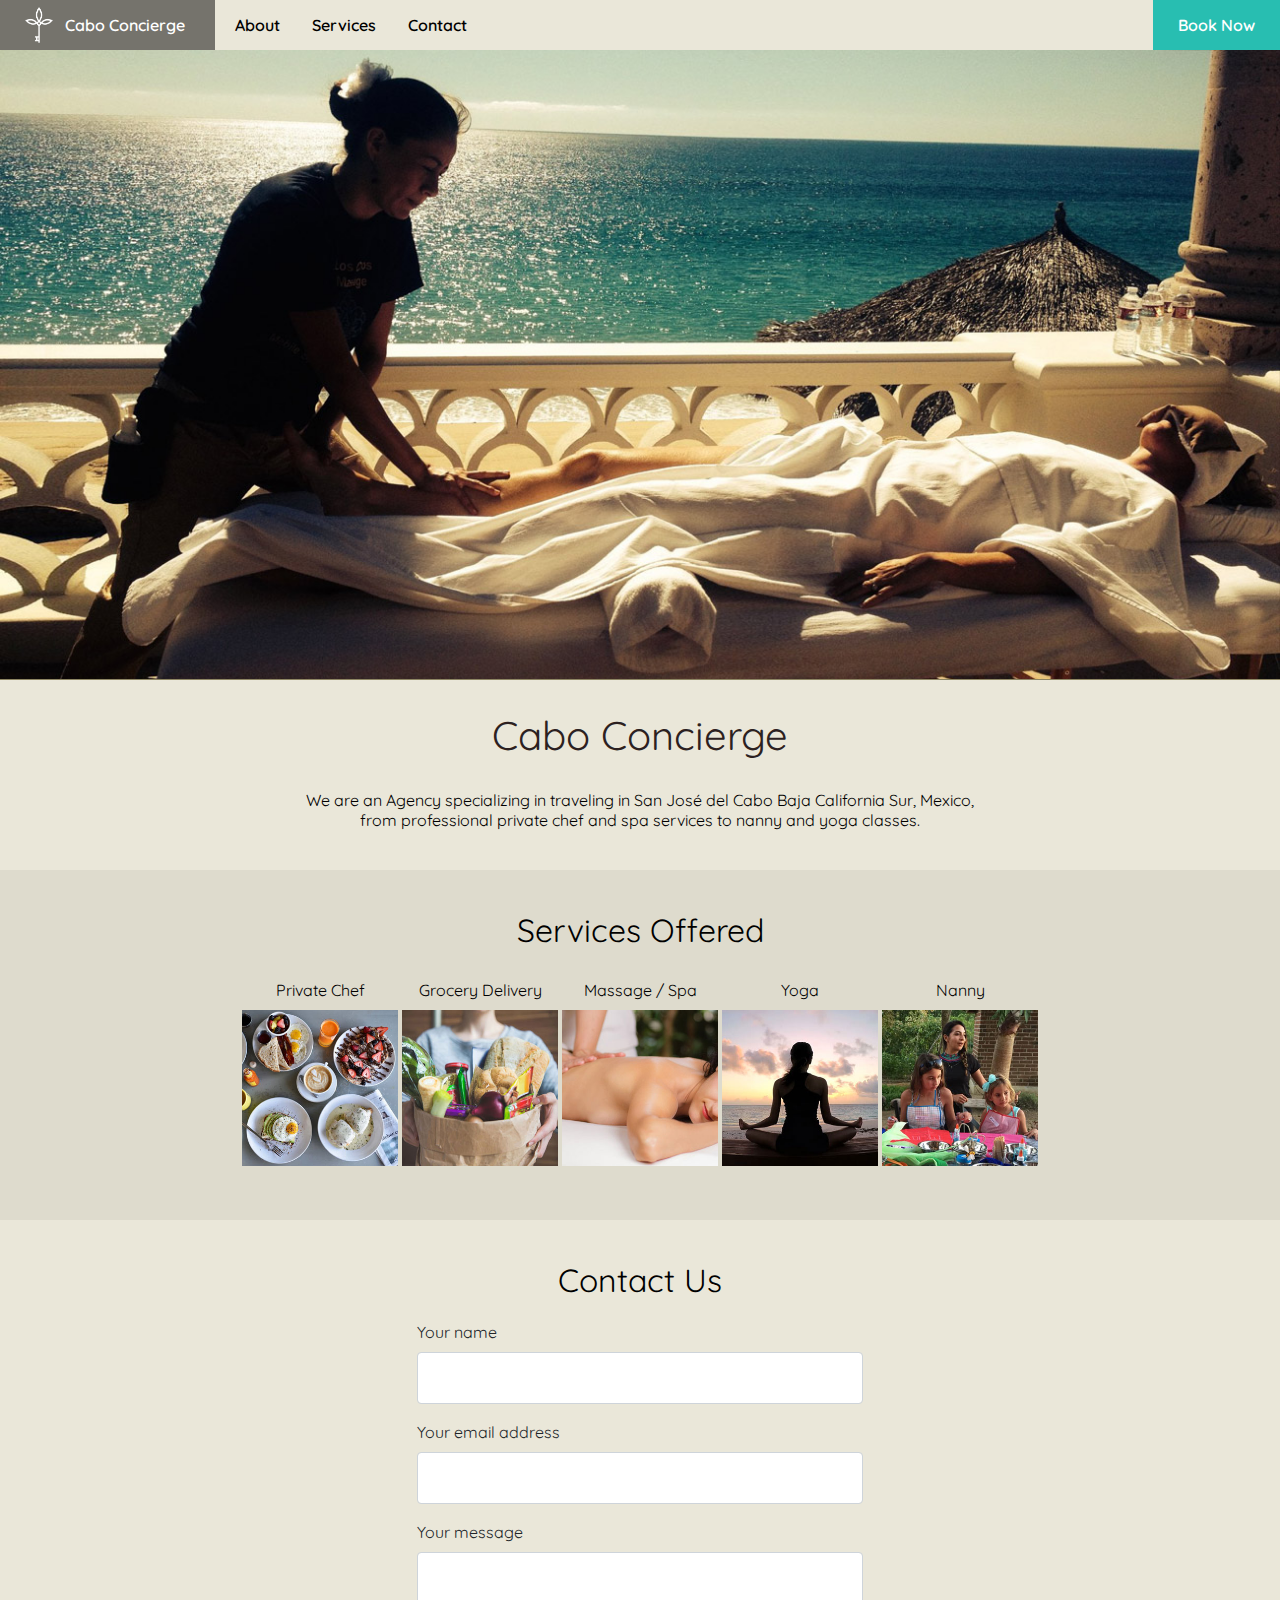
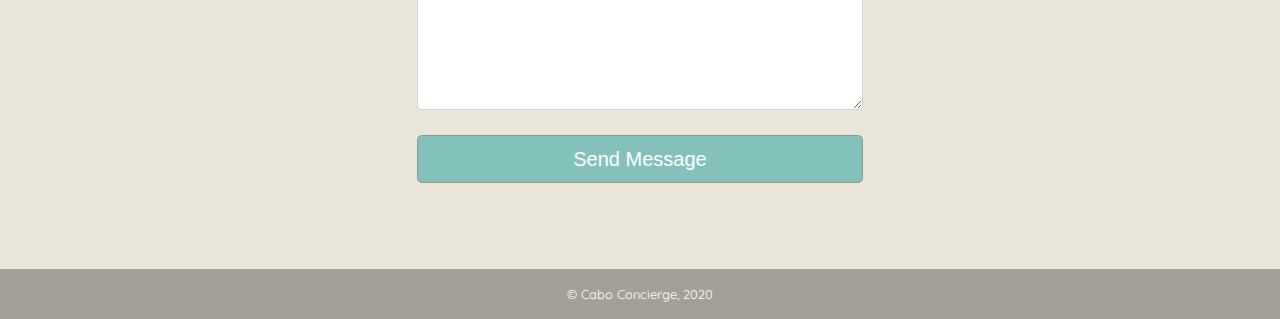
==== index.html @ 9cec9c89 "logo options on display across pages" ====
<!DOCTYPE html>
<html lang="en">
<head>
  <meta charset="UTF-8">
  <meta name="viewport" content="width=device-width, initial-scale=1.0">
  <link rel="stylesheet" href="style.css"/>
  <link rel="preconnect" href="https://fonts.gstatic.com">
  <link rel="stylesheet" href="https://cdnjs.cloudflare.com/ajax/libs/font-awesome/4.7.0/css/font-awesome.min.css">
  <link href="https://fonts.googleapis.com/css2?family=Quicksand:wght@400;500;600;700&display=swap" rel="stylesheet">

  <link rel="prefetch" href="/pics/massage/0s.jpg" as="image" type="image/jpg" media="(max-width: 600px)">
  <link rel="prefetch" href="/pics/chef/0s.jpg" as="image" type="image/jpg" media="(max-width: 600px)">
  <link rel="prefetch" href="/pics/yoga/0s.jpg" as="image" type="image/jpg" media="(max-width: 600px)">
  <link rel="prefetch" href="/pics/nanny/0s.jpg" as="image" type="image/jpg" media="(max-width: 600px)">
  <link rel="prefetch" href="/pics/grocery/0s.jpg" as="image" type="image/jpg" media="(max-width: 600px)">

  <link rel="prefetch" href="/pics/massage/0.jpg" as="image" type="image/jpg" media="(min-width: 601px)">
  <link rel="prefetch" href="/pics/chef/0.jpg" as="image" type="image/jpg" media="(min-width: 601px)">
  <link rel="prefetch" href="/pics/yoga/0.jpg" as="image" type="image/jpg" media="(min-width: 601px)">
  <link rel="prefetch" href="/pics/nanny/0.jpg" as="image" type="image/jpg" media="(min-width: 601px)">
  <link rel="prefetch" href="/pics/grocery/0.jpg" as="image" type="image/jpg" media="(min-width: 601px)">

  <title>Cabo Concierge</title>
</head>
<body>

  <div class="topbar">
    <a href="/"><div class="top-branding"><img src="/pics/cckeylogoblk.png" class="toplogo"/><span class="brandtext">Cabo Concierge</span></div></a>
    <div class="navbar">
      <a href="/about" style="padding-left: 20px">About</a>
      <div class="dropdown">
        <button class="dropbtn">Services 
          <!-- <i class="fa fa-caret-down"></i> -->
        </button>
        <div class="dropdown-content">
          <a href="/private-chef">Private Chef</a>
          <a href="/grocery-delivery/">Grocery Delivery</a>
          <a href="/massage">Massage / Spa</a>
          <a href="/yoga">Yoga</a>
          <a href="/nanny">Nanny</a>
        </div>
      </div> 
      <a href="/contact">Contact</a>
    </div>

    <a href="javascript:void(0);" class="hambBtn" onclick="openHamburger()">
      <i class="fa fa-bars"></i>
    </a>

    <a class="bookBtn" href="/contact">Book Now</a>
  
  </div>
  <div id="hambMenu">
    <a href="/about">About</a>
    <a href="/contact">Contact</a>
    <a href="/contact" class="hambBookBtn">Book Now</a>
    <div class="services-hamb-heading">Services:</div>
    <a href="/private-chef" class="hambService">Private Chef</a>
    <a href="/grocery-delivery/">Grocery Delivery</a>
    <a href="/massage" class="hambService">Massage / Spa</a>
    <a href="/yoga" class="hambService">Yoga</a>
    <a href="/nanny" class="hambService">Nanny</a>
  </div>


  <div class="slider">
    <img class="slidePic anifade" src="pics/home/0.jpg">
    <img class="slidePic anifade" src="pics/home/1.jpg">
    <img class="slidePic anifade" src="pics/home/2.jpg">
    <img class="slidePic anifade" src="pics/home/3.jpg">
    <img class="slidePic anifade" src="pics/home/4.jpg">
    <img class="slidePic anifade" src="pics/home/5.jpg">
    
    <img class="slidePicSm anifade" src="pics/home/0s.jpg">
    <img class="slidePicSm anifade" src="pics/home/1s.jpg">
    <img class="slidePicSm anifade" src="pics/home/2s.jpg">
    <img class="slidePicSm anifade" src="pics/home/3s.jpg">
    <img class="slidePicSm anifade" src="pics/home/4s.jpg">
    <img class="slidePicSm anifade" src="pics/home/5s.jpg">
  </div>


  <div class="main">

    <div class="section">
      <div class="title">Cabo Concierge</div>
      <div class="main-blurb">
        We are an Agency specializing in traveling in San José del Cabo Baja California Sur, Mexico,<br>
        from professional private chef and spa services to nanny and yoga classes.
      </div>
    </div>


    <div class="section mainPageServicesOffered">
      <div class="sub-head">Services Offered</div>
      <div class="services cf">
        <div class="service"><a href="/private-chef">Private Chef<div class="box"><img src="/pics/home/service-squares/private-chef.jpg" /></div></a></div>
        <div class="service"><a href="/grocery-delivery">Grocery Delivery<div class="box"><img src="/pics/home/service-squares/grocery-delivery.jpg" /></div></a></div>
        <div class="service"><a href="/massage">Massage / Spa<div class="box"><img src="/pics/home/service-squares/massage.jpg" /></div></a></div>
        <div class="service"><a href="/yoga">Yoga<div class="box"><img src="/pics/home/service-squares/yoga.jpg" /></div></a></div>
        <div class="service"><a href="/nanny">Nanny<div class="box"><img src="/pics/home/service-squares/nanny.jpg" /></div></a></div>
      </div>
    </div>


    <div class="section homePageContactUs" style="margin-bottom: 20px">
      <div class="sub-head mainPageContactUsHeading">Contact Us</div>

      <div class="fcf-body">
        <div id="fcf-form">
          <form id="fcf-form-id" class="fcf-form-class" method="post" autocomplete="false" action="/contact-form-process.php">

            <div class="fcf-form-group">
              <label for="Name" class="fcf-label">Your name</label>
              <div class="fcf-input-group">
                <input type="text" id="Name" name="Name" class="fcf-form-control" autocomplete="new" required>
              </div>
            </div>
      
            <div class="fcf-form-group">
              <label for="Email" class="fcf-label">Your email address</label>
              <div class="fcf-input-group">
                <input type="email" id="Email" name="Email" class="fcf-form-control" required>
              </div>
            </div>

            <div class="fcf-form-group">
              <label for="Message" class="fcf-label">Your message</label>
              <div class="fcf-input-group">
                <textarea id="Message" name="Message" class="fcf-form-control" rows="6" maxlength="3000" required></textarea>
              </div>
            </div>
      
            <div class="fcf-form-group">
              <button type="submit" id="fcf-button" class="fcf-btn fcf-btn-primary fcf-btn-lg fcf-btn-block">Send Message</button>
            </div>

          </form>
        </div>
      </div>

    </div>

  </div> <!-- /main -->

  <div class="footer"></div>
  
  <script src="/global.js"></script>
  <script src="/picSlider.js" data-page="home"></script>
  
</body>
</html>
---- style.css ----
/* <a href="/">
<div class="top-branding">
  <img src="/pics/logo-justkey.png" class="toplogo"/>
  <div class="brandtext"><div>Cabo</div><div>Concierge</div></div>
</div>
</a> */

* {
    padding: 0;
    margin: 0;
}
html {
    background: #eae7d9;
    font-family: 'Quicksand', sans-serif;
}
a, a:visited {
  color: #000;

}

.brandtext.splitkey {
    position: absolute;
    top: -10.5px;
    left: 53px;
}
.brandtext.splitkey div {
    height: 21.5px;
}
.topbar.splitkey {
    height: 50px;
    line-height: 50px;
    width: 100%;
    min-width: 265px;
}
.top-branding.splitkey {
    float: left;
    background: rgba(0, 0, 0, 0.07);
    padding-left: 30px;
    padding-right: 30px;
    font-weight: 600;
}
.topbar.splitkey img {
    float: left;
    height: 36px;
    margin: 0 0 0 -2px;
    padding: 7px 0;
}


.topbar {
    font-weight: 600;
    height: 50px;
    line-height: 50px;
    width: 100%;
    min-width: 265px;
}
.top-branding {
    float: left;
    background: rgba(0, 0, 0, 0.07);
    padding-left: 30px;
    padding-right: 30px;
    font-weight: 600;
}
.topbar img {
    float: left;
    height: 36px;
    margin: 0 12px 0 -5px; /* was -10 for left */
    padding: 7px 0;
}
a .top-branding {
    text-decoration: none;
    color: black !important
}
.top-branding:hover {
    color: #FFF !important;
    background: rgba(0, 0, 0, 0.5);
}
/* -------- navbar --------- */
.navbar {
    float: left;
    overflow: hidden;
}
.navbar a, a.bookBtn {
    float: left;
    text-align: center;
    height: 50px;
    padding: 0 16px;
    text-decoration: none;
    color: #000;
}
a.bookBtn {
  float: right;
  padding: 0 25px;
  background: rgba(19, 185, 172, 0.9);
  color: white;
}
a.bookBtn:hover {
  background: rgba(0, 0, 0, 0.72);
}
.dropdown {
    float: left;
    overflow: hidden;
}
.dropdown .dropbtn {
    font-weight: 600;
    font-size: inherit;  
    border: none;
    outline: none;
    height: 50px;
    padding: 14px 16px;
    background-color: inherit;
    font-family: inherit;
    margin: 0;
}
.navbar a:hover, .dropdown:hover .dropbtn {
    background-color: rgba(0,0,0,0.5);
    color: white;
}
.dropdown-content {
    display: none;
    position: absolute;
    background-color: #eae7d9;
    border-radius: 0 0 10px 10px;
    min-width: 160px;
    box-shadow: 0px 8px 16px 0px rgba(0,0,0,0.2);
    z-index: 2;
}
.dropdown-content a {
    float: none;
    color: black;
    padding: 0 16px;
    text-decoration: none;
    display: block;
    text-align: left;
}
.dropdown-content a:last-child {
  border-radius: 0 0 10px 10px;
}
.dropdown:hover .dropdown-content {
    display: block;
}


/* .topbar a.hambBtn */
.hambBtn {
    display: none;
    background: #272727;
    float: right;
    height: 50px;
}
.hambBtn i {
    color: white;
    padding: 0 17px;
    line-height: 50px;
}
#hambMenu {
    display: none;
}
#hambMenu a, .services-hamb-heading {
    background: #272727;
    color: white;
    padding: 10px 16px;
    text-decoration: none;
    display: block;
}
#hambMenu a:first-child {
    padding-top: 20px;
}
#hambMenu a:last-child {
    padding-bottom: 20px;
}
.topbar a.hambBtn:hover {
    background: rgba(0, 0, 0, 0.72);
}
.topbar a.hambBtn:hover i {
    color: white;
} 
#hambMenu a:hover {
    background-color: rgba(0,0,0,0.72);
    color: white;
}
.services-hamb-heading {
    color: rgb(151, 151, 151);
}
#hambMenu a.hambBookBtn {
    display: none;
    background: rgba(7, 61, 57, 0.9);
}
#hambMenu a.hambBookBtn:hover {
    background: rgba(13, 110, 104, 0.9);
}
#hambMenu a.hambService {
    padding-left: 32px;
}

/* hide desktop navbar, show hamburger */
@media (max-width: 640px) {
  .navbar {
      display: none;
  }
  .hambBtn {
      display: block;
  }
  .topbar {
      background: rgba(0, 0, 0, 0.07);
  }
  .top-branding {
      background: transparent;
  }
}

/* hide "Book Now" desktop button */
@media (max-width: 410px) {
    .bookBtn {
        display: none;
    }
    #hambMenu a.hambBookBtn {
        display: block;
    }
    .hambBtn {
        background: transparent;
    }
    .hambBtn i {
        color: black;
    }
} 
@media (max-width: 350px) {
    .navbar a {
        padding: 0 8px;
    }
}    



.slider {
    width: 100%;
    position: relative;
    background-repeat: no-repeat;
    background-size: 100%;
    height: calc(50vw - 11px);
    border-bottom: 1px solid rgb(141, 133, 99);
    overflow: hidden;
}
.slider-overlay {
    position: absolute;
    width: 100%;
    text-align: center;
    background: rgba(0,0,0,0.5);
    color: white;
    z-index: 1;
    line-height: 50vw;

}
.slidePic, .slidePicSm {
    display: none;
    width: 100%;
}
.anifade {
    animation: fading 6s infinite
}@keyframes fading {
    0%{opacity:0}
    33%{opacity:1}
    100%{opacity:1}
}
.anifadeNanny {
    animation: fading 7s infinite
}@keyframes fading {
    0%{opacity:0}
    33%{opacity:1}
    100%{opacity:1}
}



.main, .main-nanny {
    text-align: center;
    position: relative;
    min-height: calc((100vh - 50vw) - 90px);
}
.main-nanny b {
    font-weight: 600;
}
.main-about a:hover {
    font-weight: bold;
}
.section {
    padding: 40px max(30px, calc(50% - 400px));
}
.section:nth-child(even) {
    background: rgba(0,0,0,0.05);
}
.title {
    color: rgb(44, 33, 33);
    font-size: 40px;
    font-weight: 400;
    margin-top: -10px;
    padding: 0 0 30px;
}
.sub-head {
    font-size: 32px;
    margin-bottom: 30px;
}
h2 {
    padding-bottom: 20px;
}
h3 {
    padding-bottom: 5px;
}
table {
    margin: 0 auto;
}
.c1 {
    text-align: right;
    padding-right: 20px;
    font-weight: bold;
}
.c2 {
    text-align: left;
    padding-right: 10px;
}
.c3 {
    text-align: left;
}
.flexy {
    display: flex;
}
.f1 {
    flex: 1;
}
.specials h3{
    margin-bottom: 5px;
}
.specials img {
    max-width: 100%;
    border: 4px solid white;
    border-radius: 10px;
}
.special {
  background: rgba(255,255,255,0.4);
  padding: 25px;
  max-width: 655px;
  margin: 30px auto 0;
  border-radius: 10px;
}
.spBox {
  display: inline-block;
  padding: 0 8px;
  vertical-align: middle;
}
.spSrvc {
  font-size: 1.3em;
  font-weight: 500
}
.spMath {
  font-size: 1.7em;
}
.spPrice {
  padding-top: 12px;
  font-size: 3em;
  font-weight: 500;
}
.chef-table {
  text-align: left;
  position: relative;
  left: -10px;
}
.chef-table th  {
  padding-bottom: 12px !important;
}
.chef-table th, .chef-table td{
  padding-right: 22px;
}
.chef-table th:first-child, .chef-table td:first-child{
  text-align: right;
  padding-right: 30px;
  font-weight: 900;
}
.chef-prices a:hover {
  font-weight: 600; 
}
.service-desc {
  padding-top: 10px;
  padding-bottom: 30px;
  max-width: 470px;
  margin: 0 auto;
  text-align: justify;
}
.service-desc:last-child {
    padding-bottom: 0;
}
.price {
  font-weight: 500;
}
.services {
    display: flex;
}
.service {
    flex: 1;
    margin: 0 2px;
}
.service:hover {
  text-decoration: underline;
}
.service img:hover {
  box-shadow: 5px 10px 18px #888888;
}
.service a {
    text-decoration: none;
    color: #000;
}
.box {
    margin: 10px 0 !important;
}
.box:hover {
    filter: brightness(1.2);
}
.box img {
    width: 100%;
    height: 100%;
}
.section.contactUs .fcf-body {
    background: rgba(0,0,0,0.06);
    margin: 0 auto 30px; 
}





/* contact form */
/* so much bloat; refactor if you keep this */
/* from https://www.freecontactform.com/form-guides/html-email-form */
.fcf-body {
    line-height: 1.5;
    color: #212529;
    text-align: left;
    padding: 30px;
    padding-bottom: 10px;
    border-radius: 0.25rem;
    max-width: 446px;
    margin: -40px auto 0;
}
.fcf-form-group {
    margin-bottom: 1rem;
}
.fcf-input-group {
    position: relative;
    display: -ms-flexbox;
    display: flex;
    -ms-flex-wrap: wrap;
    flex-wrap: wrap;
    -ms-flex-align: stretch;
    align-items: stretch;
    width: 100%;
}
.fcf-form-control {
    display: block;
    width: 100%;
    height: calc(1.5em + 0.75rem + 2px);
    padding: 0.375rem 0.75rem;
    font-size: 1rem;
    font-weight: 400;
    line-height: 1.5;
    color: #495057;
    background-color: #fff;
    background-clip: padding-box;
    border: 1px solid #ced4da;
    outline: none;
    border-radius: 0.25rem;
    transition: border-color 0.15s ease-in-out, box-shadow 0.15s ease-in-out;
}
.fcf-form-control:focus {
    border: 1px solid rgba(63, 121, 118, 0.904);
}
select.fcf-form-control[size], select.fcf-form-control[multiple] {
    height: auto;
}
textarea.fcf-form-control {
    font-family: -apple-system, Arial, sans-serif;
    height: auto;
}
label.fcf-label {
    display: inline-block;
    margin-bottom: 0.5rem;
}
.fcf-btn {
    margin-top: 25px;
    display: inline-block;
    font-weight: 400;
    color: #212529;
    text-align: center;
    vertical-align: middle;
    cursor: pointer;
    -webkit-user-select: none;
    -moz-user-select: none;
    -ms-user-select: none;
    user-select: none;
    background-color: transparent;
    border: 1px solid transparent;
    padding: 0.375rem 0.75rem;
    font-size: 1rem;
    line-height: 1.5;
    border-radius: 0.25rem;
    transition: color 0.15s ease-in-out, background-color 0.15s ease-in-out, border-color 0.15s ease-in-out, box-shadow 0.15s ease-in-out;
}
@media (prefers-reduced-motion: reduce) {
    .fcf-btn {
        transition: none;
    }
}
.fcf-btn:hover {
    color: #212529;
    text-decoration: none;
}
.fcf-btn:focus, .fcf-btn.focus {
    outline: 0;
    box-shadow: 0 0 0 0.05rem rgba(0, 123, 255, 0.25);
}
.fcf-btn-primary {
    color: #fff;
    background-color: rgba(121, 189, 184, 0.904);
    border-color: #889b89;
}
.fcf-btn-primary:hover {
    color: #fff;
    background-color: rgba(107, 207, 201, 0.904);
    border-color: #a1b7a3;
}
.fcf-btn-primary:focus, .fcf-btn-primary.focus {
    color: #fff;
    background-color: rgba(83, 155, 150, 0.904);
    border-color: #666666;
    box-shadow: 0 0 0 0.05rem rgba(80, 80, 80, 0.637);
}
.fcf-btn-lg, .fcf-btn-group-lg>.fcf-btn {
    padding: 0.5rem 1rem;
    font-size: 1.25rem;
    line-height: 1.5;
    border-radius: 0.3rem;
}
.fcf-btn-block {
    display: block;
    width: 100%;
}
.fcf-btn-block+.fcf-btn-block {
    margin-top: 0.5rem;
}
input[type="submit"].fcf-btn-block{
    width: 100%;
}





.footer {
    height: 50px;
    background: rgba(0,0,0,0.3);
    text-align: center;
    font-size: 0.8em;
    line-height: 50px;
    color: white;
}
.footer::after {
    content: "\00A9  Cabo Concierge, 2020";
}




@media (max-width: 750px) {
  .services {
    display: block;
}
.service {
    float: left;
    width: calc(33% - 2px);
    margin: 0 2px 0 2px;
}
.service:nth-child(3) {
    margin-right: 0;
}
.service:nth-child(4) {
    margin-left: 16.66%;
}
/* clearfix for the float container, pffft... */
.cf:before,
.cf:after {
    content: " ";
    display: table;
}
.cf:after {
    clear: both;
}
}

@media (max-width: 625px) {
    .chef-table td {
        padding-bottom: 15px;
    }
}

@media (max-width: 600px) {
    .slider {
        height: calc(50vw - 12px);
    }
}

@media (max-width: 580px) {
    .section {
        padding: 30px 25px;
    }
    .service {
        float: left;
        width: calc(50% - 2px);
        margin: 0 0 0 2px;
    }
    .service:nth-child(odd) {
        margin: 0 2px 0 0;
    }
    .service:nth-child(4) {
        margin-left: 2px;
    }
    .service:last-child {
        margin-left: 25%;
    }
}

@media (max-width: 460px) {
    .title {
        font-size: 30px;
        padding: 0 0 25px;
    }
    .sub-head {
        font-size: 24px;
    }
    .section {
        padding: 25px 20px 30px;
    }
    .section:last-child {
        padding-bottom: 60px;
    }
    .mainPageServicesOffered {
        padding-bottom: 0px !important;
        margin-bottom: 10px;
    }
    .service {
        width: calc(50% + 20px - 1px);
        margin: 0 -20px 0 1px;
    }
    .service:nth-child(odd) {
        margin: 0 1px 0 -20px;
    }
    .service:nth-child(4) {
        margin-left: 1px;
    }
    .service:last-child {
        margin-left: 25%;
    }
    .mainPageContactUsHeading {
        margin-bottom: 55px;
    }
    .section.contactUs {
        padding-top: 35px;
    }
    .homePageContactUs .fcf-body {
        padding: 0;
    }
} 

@media (max-width: 440px) {
    .massageTreatmentMenu td {
        padding-bottom: 15px;
    }
    .section.specials {
        padding: 25px 0px !important;
    }
    .specials img {
        max-width: 100%;
        border-left: 0;
        border-right: 0;
        border-radius: 0;
    }
    .special {
        margin-top: 15px; 
        border-radius: 0;
    }
    .section.contactUs {
      padding-bottom: 0;
    }
    .section.contactUs .fcf-body {
        margin: -15px -20px 0;
        border-radius: 0;
        padding-bottom: 60px;
    }
}

@media (max-width: 400px) {
    .chef-table th, .chef-table td {
        padding-right: 15px;
      }
}

@media (max-width: 370px) {
    .title {
        font-size: 26px;
    }
    .mainPageServicesOffered {
        margin-bottom: 0;
    }
    .maniPediMenu td {
        padding-bottom: 15px;
    }
    .chef-table th, .chef-table td{
        padding-right: 10px;
      }
}

@media (max-width: 350px) {
    .chef-table th, .chef-table td{
        padding-right: 8px;
      }
}

@media (max-width: 340px) {
    .section.massageTreatmentMenu {
        padding-left: 7px;
        padding-right: 7px;
    }
    .chef-table th:first-child, .chef-table td:first-child{
        padding-right: 20px;
      }
}

@media (max-width: 330px) {
    .mainPageContactUsHeading {
        margin-bottom: 60px;
    }
    .chef-table th:first-child, .chef-table td:first-child{
        padding-right: 10px;
      }
}

@media (max-width: 318px) {
    .chef-table th, .chef-table td{
        padding-right: 6px;
      }
}
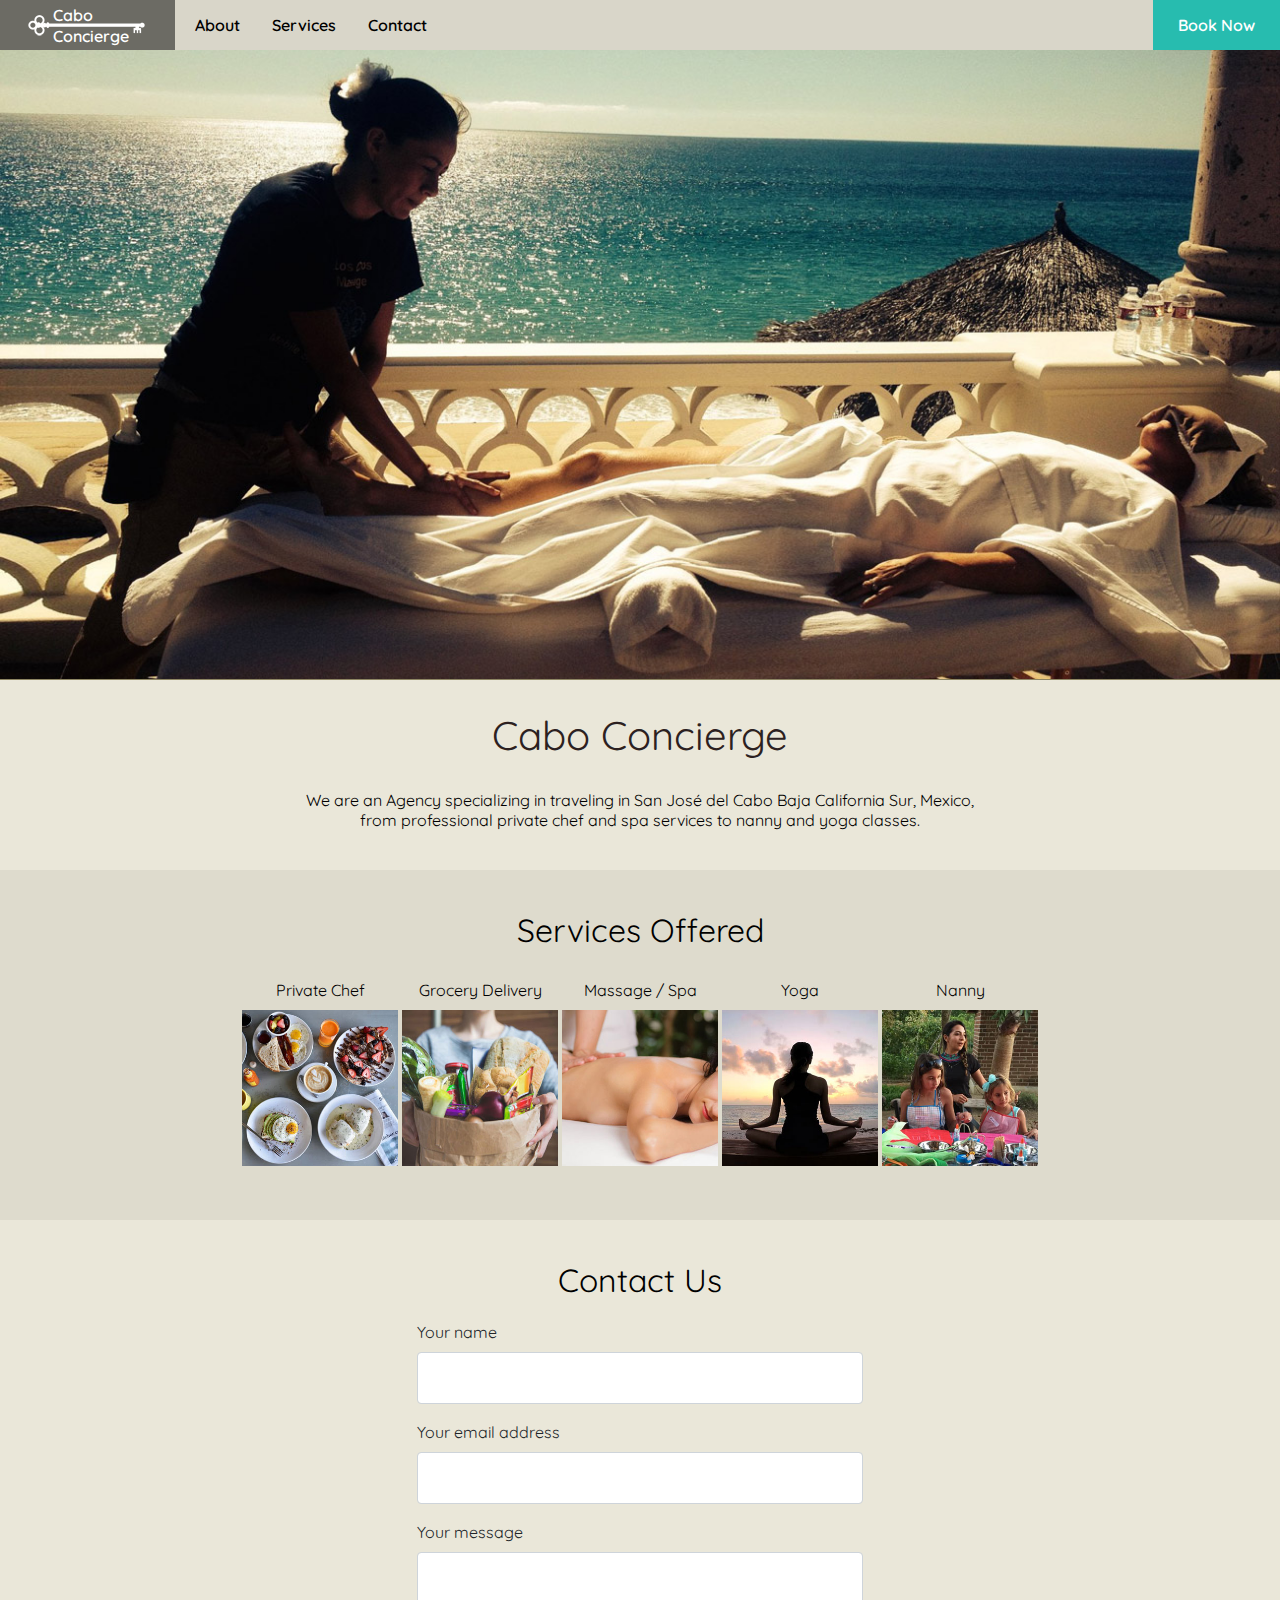
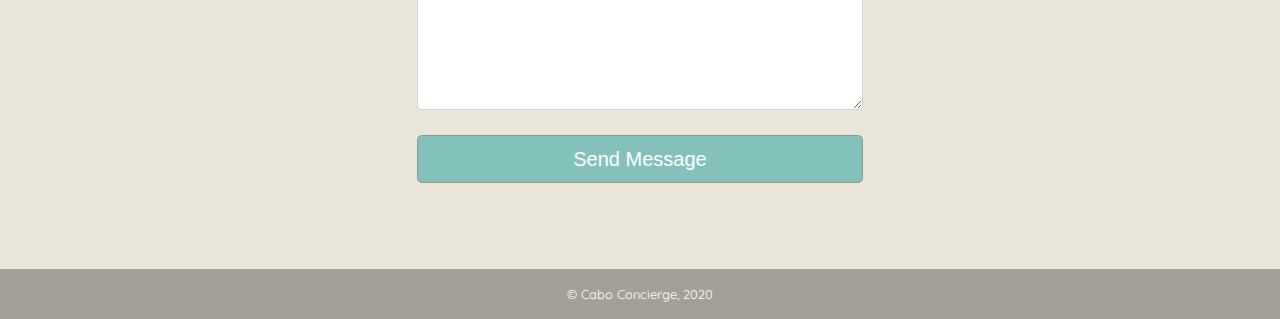
==== commit dc34e75c: "nav put into own file; grocery pricing added; waiter, bartender, butler page added" ====
--- a/index.html
+++ b/index.html
@@ -7,6 +7,7 @@
   <link rel="preconnect" href="https://fonts.gstatic.com">
   <link rel="stylesheet" href="https://cdnjs.cloudflare.com/ajax/libs/font-awesome/4.7.0/css/font-awesome.min.css">
   <link href="https://fonts.googleapis.com/css2?family=Quicksand:wght@400;500;600;700&display=swap" rel="stylesheet">
+  <script src="https://cdnjs.cloudflare.com/ajax/libs/jquery/2.1.3/jquery.min.js"></script>
 
   <link rel="prefetch" href="/pics/massage/0s.jpg" as="image" type="image/jpg" media="(max-width: 600px)">
   <link rel="prefetch" href="/pics/chef/0s.jpg" as="image" type="image/jpg" media="(max-width: 600px)">
@@ -24,43 +25,8 @@
 </head>
 <body>
 
-  <div class="topbar">
-    <a href="/"><div class="top-branding"><img src="/pics/cckeylogoblk.png" class="toplogo"/><span class="brandtext">Cabo Concierge</span></div></a>
-    <div class="navbar">
-      <a href="/about" style="padding-left: 20px">About</a>
-      <div class="dropdown">
-        <button class="dropbtn">Services 
-          <!-- <i class="fa fa-caret-down"></i> -->
-        </button>
-        <div class="dropdown-content">
-          <a href="/private-chef">Private Chef</a>
-          <a href="/grocery-delivery/">Grocery Delivery</a>
-          <a href="/massage">Massage / Spa</a>
-          <a href="/yoga">Yoga</a>
-          <a href="/nanny">Nanny</a>
-        </div>
-      </div> 
-      <a href="/contact">Contact</a>
-    </div>
-
-    <a href="javascript:void(0);" class="hambBtn" onclick="openHamburger()">
-      <i class="fa fa-bars"></i>
-    </a>
-
-    <a class="bookBtn" href="/contact">Book Now</a>
   
-  </div>
-  <div id="hambMenu">
-    <a href="/about">About</a>
-    <a href="/contact">Contact</a>
-    <a href="/contact" class="hambBookBtn">Book Now</a>
-    <div class="services-hamb-heading">Services:</div>
-    <a href="/private-chef" class="hambService">Private Chef</a>
-    <a href="/grocery-delivery/">Grocery Delivery</a>
-    <a href="/massage" class="hambService">Massage / Spa</a>
-    <a href="/yoga" class="hambService">Yoga</a>
-    <a href="/nanny" class="hambService">Nanny</a>
-  </div>
+  <nav></nav>  <script>$(()=>$("nav").load("/nav.html"))</script>
 
 
   <div class="slider">
--- a/style.css
+++ b/style.css
@@ -5,6 +5,18 @@
 </div>
 </a> */
 
+
+
+/* can probably delete this */
+.main-about a:hover {
+  font-weight: bold;
+}
+
+
+
+
+
+
 * {
     padding: 0;
     margin: 0;
@@ -16,6 +28,9 @@
 a, a:visited {
   color: #000;
 
+}
+.cent {
+  text-align: center;
 }
 
 .brandtext.splitkey {
@@ -27,23 +42,10 @@
     height: 21.5px;
 }
 .topbar.splitkey {
-    height: 50px;
-    line-height: 50px;
-    width: 100%;
-    min-width: 265px;
-}
-.top-branding.splitkey {
-    float: left;
     background: rgba(0, 0, 0, 0.07);
-    padding-left: 30px;
-    padding-right: 30px;
-    font-weight: 600;
-}
-.topbar.splitkey img {
-    float: left;
-    height: 36px;
+}
+.top-branding.splitkey img {
     margin: 0 0 0 -2px;
-    padding: 7px 0;
 }
 
 
@@ -61,11 +63,15 @@
     padding-right: 30px;
     font-weight: 600;
 }
-.topbar img {
+.top-branding img {
     float: left;
     height: 36px;
     margin: 0 12px 0 -5px; /* was -10 for left */
     padding: 7px 0;
+}
+.top-branding:hover img {
+  -webkit-filter: invert(1); 
+  filter: invert(1);
 }
 a .top-branding {
     text-decoration: none;
@@ -209,6 +215,13 @@
   }
 }
 
+/* delete after picking a logo */
+@media (max-width: 425px) {
+  .top-branding.xxx {
+      padding-right: 10px;
+  }
+}
+
 /* hide "Book Now" desktop button */
 @media (max-width: 410px) {
     .bookBtn {
@@ -272,16 +285,16 @@
 
 
 
-.main, .main-nanny {
+.main, .main.nanny {
     text-align: center;
     position: relative;
     min-height: calc((100vh - 50vw) - 90px);
 }
-.main-nanny b {
+.main.nanny b {
     font-weight: 600;
 }
-.main-about a:hover {
-    font-weight: bold;
+.main-blurb {
+  margin: 0 auto;
 }
 .section {
     padding: 40px max(30px, calc(50% - 400px));
@@ -422,9 +435,33 @@
     background: rgba(0,0,0,0.06);
     margin: 0 auto 30px; 
 }
-
-
-
+.section.grocPrestock ul {
+  margin: 10px 0 30px 25px; 
+  list-style-type: none;
+}
+.section.grocPrestock li {
+  font-size: 0.95em;
+}
+.main-blurb.waitBartBut {
+  margin: 15px auto 0;
+  max-width: 620px;
+
+  text-align: justify;
+}
+.section.waitBart, .section.butler {
+  padding: 40px max(30px, calc(50% - 310px));
+  text-align: left;
+}
+.section.butler ul {
+  margin: 0 0 30px 30px;
+}
+.section.butler li {
+  margin-bottom: 12px;
+}
+.section.waiterBartenderPricing {
+  padding-top: 25px;
+  padding-bottom: 25px;
+}
 
 
 /* contact form */
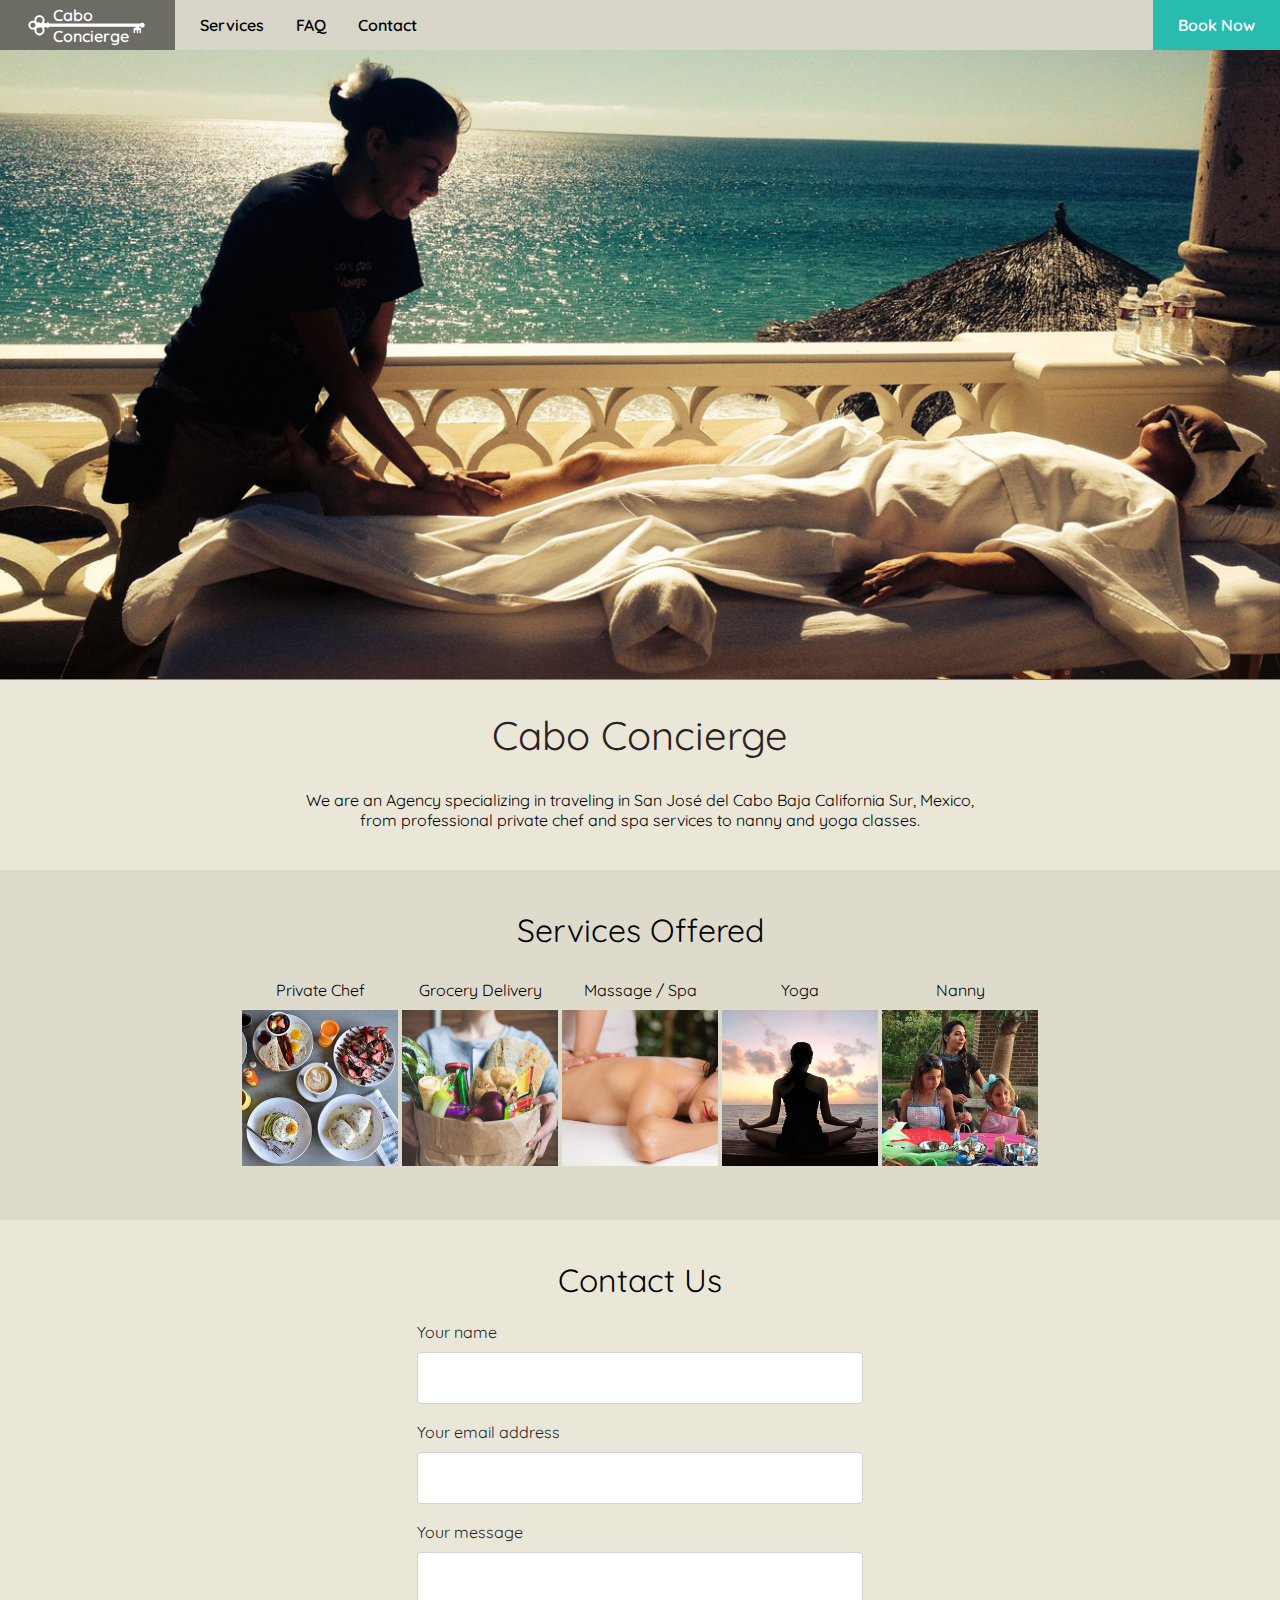
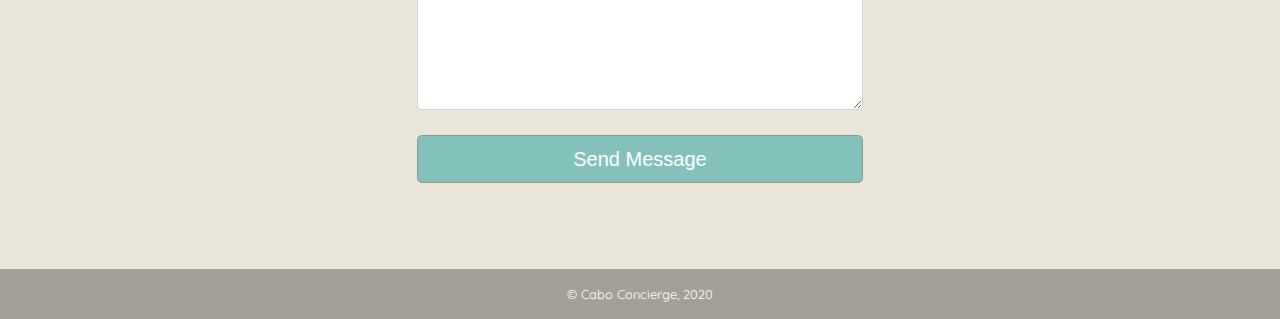
==== commit af134f6f: "new pics added for grocery + bartender/waiter/butler pages" ====
--- a/index.html
+++ b/index.html
@@ -14,12 +14,14 @@
   <link rel="prefetch" href="/pics/yoga/0s.jpg" as="image" type="image/jpg" media="(max-width: 600px)">
   <link rel="prefetch" href="/pics/nanny/0s.jpg" as="image" type="image/jpg" media="(max-width: 600px)">
   <link rel="prefetch" href="/pics/grocery/0s.jpg" as="image" type="image/jpg" media="(max-width: 600px)">
+  <link rel="prefetch" href="/pics/waitbartbut/0s.jpg" as="image" type="image/jpg" media="(max-width: 600px)">
 
   <link rel="prefetch" href="/pics/massage/0.jpg" as="image" type="image/jpg" media="(min-width: 601px)">
   <link rel="prefetch" href="/pics/chef/0.jpg" as="image" type="image/jpg" media="(min-width: 601px)">
   <link rel="prefetch" href="/pics/yoga/0.jpg" as="image" type="image/jpg" media="(min-width: 601px)">
   <link rel="prefetch" href="/pics/nanny/0.jpg" as="image" type="image/jpg" media="(min-width: 601px)">
   <link rel="prefetch" href="/pics/grocery/0.jpg" as="image" type="image/jpg" media="(min-width: 601px)">
+  <link rel="prefetch" href="/pics/waitbartbut/0.jpg" as="image" type="image/jpg" media="(min-width: 601px)">
 
   <title>Cabo Concierge</title>
 </head>
@@ -36,6 +38,7 @@
     <img class="slidePic anifade" src="pics/home/3.jpg">
     <img class="slidePic anifade" src="pics/home/4.jpg">
     <img class="slidePic anifade" src="pics/home/5.jpg">
+    <img class="slidePic anifade" src="pics/home/6.jpg">
     
     <img class="slidePicSm anifade" src="pics/home/0s.jpg">
     <img class="slidePicSm anifade" src="pics/home/1s.jpg">
@@ -43,6 +46,7 @@
     <img class="slidePicSm anifade" src="pics/home/3s.jpg">
     <img class="slidePicSm anifade" src="pics/home/4s.jpg">
     <img class="slidePicSm anifade" src="pics/home/5s.jpg">
+    <img class="slidePicSm anifade" src="pics/home/6s.jpg">
   </div>
 
 
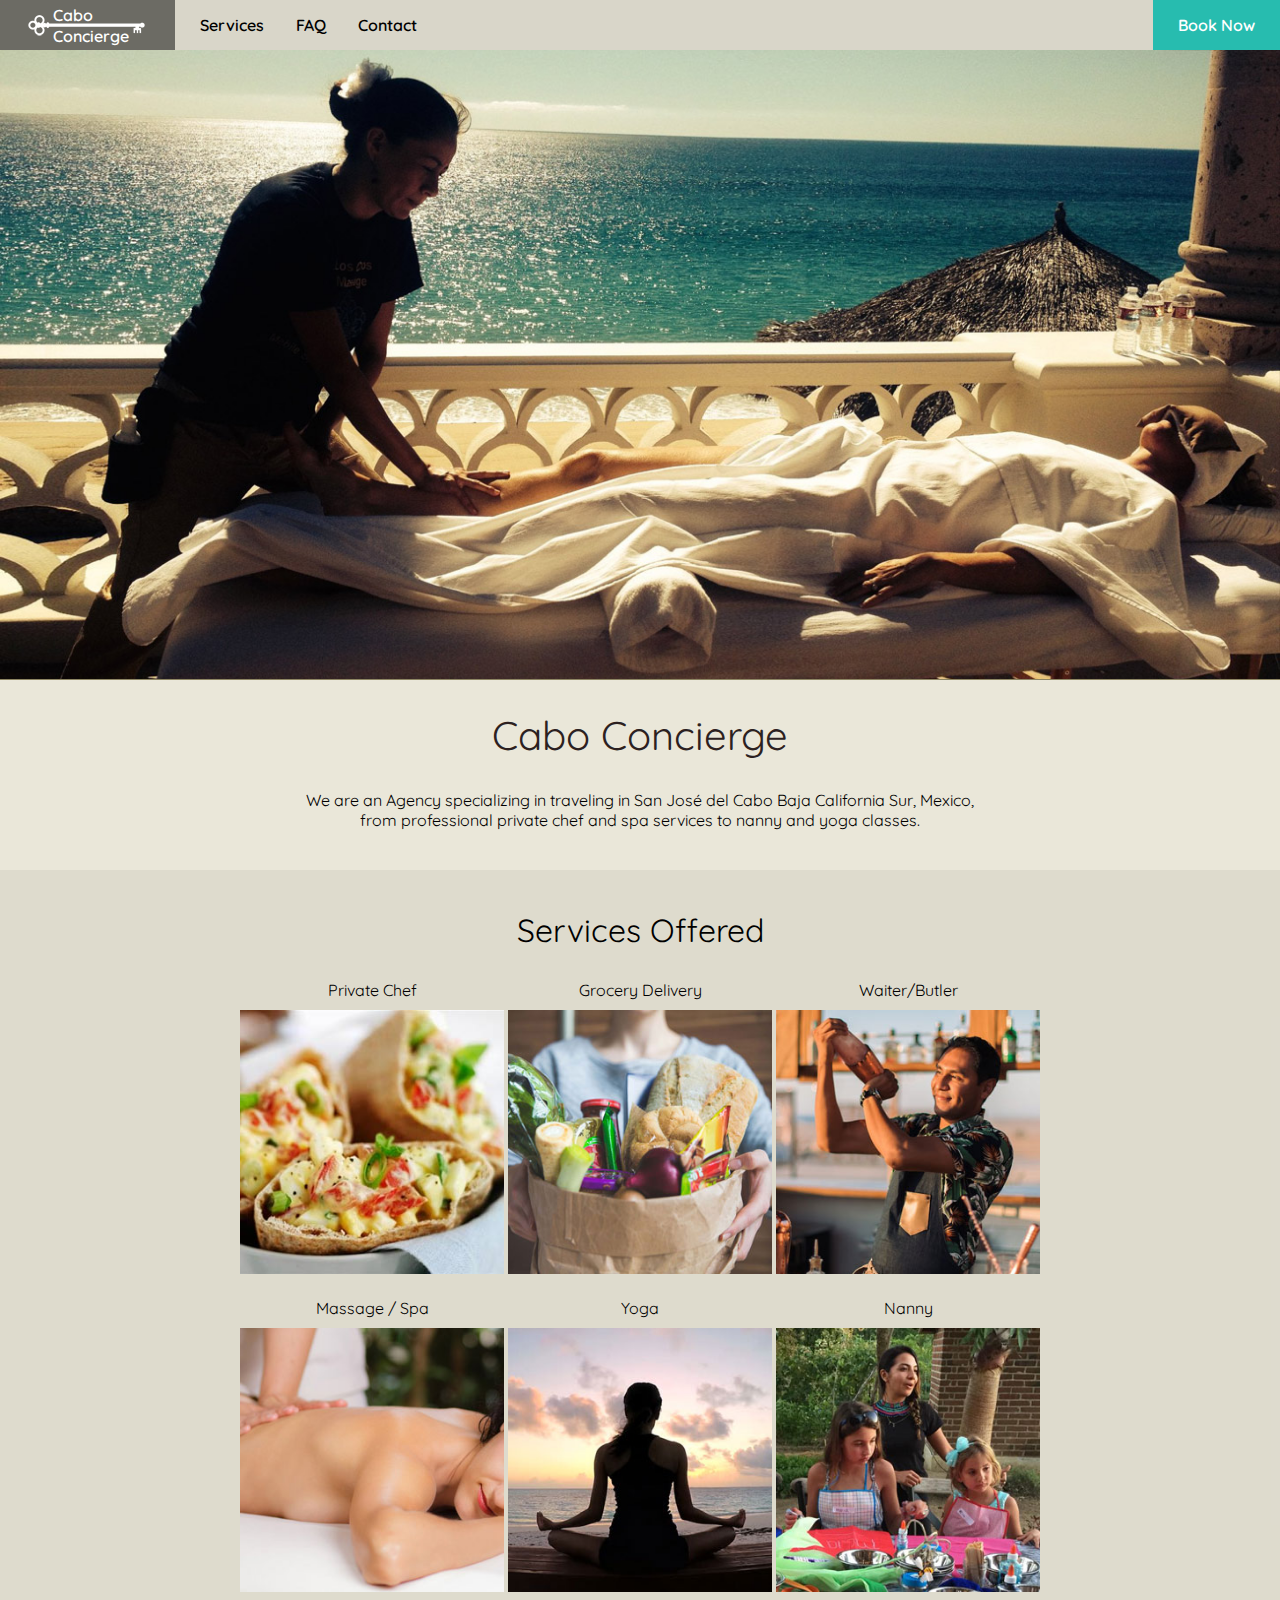
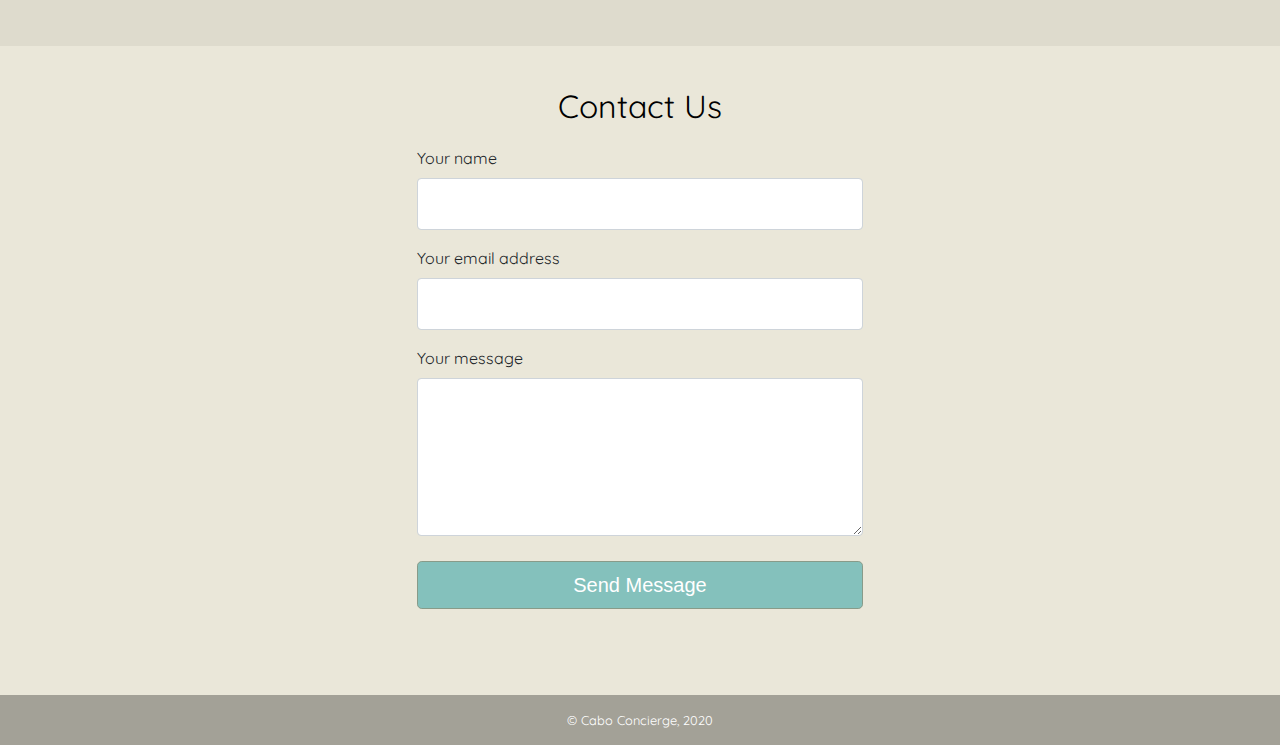
==== commit ed8df28f: "FAQ page added; pics in main 'pics' directory reorganized" ====
--- a/index.html
+++ b/index.html
@@ -63,9 +63,10 @@
 
     <div class="section mainPageServicesOffered">
       <div class="sub-head">Services Offered</div>
-      <div class="services cf">
+      <div class="services">
         <div class="service"><a href="/private-chef">Private Chef<div class="box"><img src="/pics/home/service-squares/private-chef.jpg" /></div></a></div>
         <div class="service"><a href="/grocery-delivery">Grocery Delivery<div class="box"><img src="/pics/home/service-squares/grocery-delivery.jpg" /></div></a></div>
+        <div class="service"><a href="/waiter-bartender-butler/">Waiter/Butler<div class="box"><img src="/pics/home/service-squares/bartender.jpg" /></div></a></div>
         <div class="service"><a href="/massage">Massage / Spa<div class="box"><img src="/pics/home/service-squares/massage.jpg" /></div></a></div>
         <div class="service"><a href="/yoga">Yoga<div class="box"><img src="/pics/home/service-squares/yoga.jpg" /></div></a></div>
         <div class="service"><a href="/nanny">Nanny<div class="box"><img src="/pics/home/service-squares/nanny.jpg" /></div></a></div>
--- a/style.css
+++ b/style.css
@@ -4,18 +4,6 @@
   <div class="brandtext"><div>Cabo</div><div>Concierge</div></div>
 </div>
 </a> */
-
-
-
-/* can probably delete this */
-.main-about a:hover {
-  font-weight: bold;
-}
-
-
-
-
-
 
 * {
     padding: 0;
@@ -405,11 +393,13 @@
   font-weight: 500;
 }
 .services {
-    display: flex;
+    display: grid;
+    grid-template-columns: repeat(3, 1fr);
+    grid-column-gap: 4px;
+    grid-row-gap: 10px;
 }
 .service {
-    flex: 1;
-    margin: 0 2px;
+    height: auto;
 }
 .service:hover {
   text-decoration: underline;
@@ -605,31 +595,6 @@
 
 
 
-@media (max-width: 750px) {
-  .services {
-    display: block;
-}
-.service {
-    float: left;
-    width: calc(33% - 2px);
-    margin: 0 2px 0 2px;
-}
-.service:nth-child(3) {
-    margin-right: 0;
-}
-.service:nth-child(4) {
-    margin-left: 16.66%;
-}
-/* clearfix for the float container, pffft... */
-.cf:before,
-.cf:after {
-    content: " ";
-    display: table;
-}
-.cf:after {
-    clear: both;
-}
-}
 
 @media (max-width: 625px) {
     .chef-table td {
@@ -647,20 +612,9 @@
     .section {
         padding: 30px 25px;
     }
-    .service {
-        float: left;
-        width: calc(50% - 2px);
-        margin: 0 0 0 2px;
-    }
-    .service:nth-child(odd) {
-        margin: 0 2px 0 0;
-    }
-    .service:nth-child(4) {
-        margin-left: 2px;
-    }
-    .service:last-child {
-        margin-left: 25%;
-    }
+    .services {
+      grid-template-columns: repeat(2, 1fr);
+  }
 }
 
 @media (max-width: 460px) {
@@ -681,18 +635,15 @@
         padding-bottom: 0px !important;
         margin-bottom: 10px;
     }
+    .services {
+        grid-column-gap: 2px;
+    }
     .service {
-        width: calc(50% + 20px - 1px);
-        margin: 0 -20px 0 1px;
-    }
-    .service:nth-child(odd) {
-        margin: 0 1px 0 -20px;
-    }
-    .service:nth-child(4) {
-        margin-left: 1px;
-    }
-    .service:last-child {
-        margin-left: 25%;
+        margin-left: -20px;
+    }
+    .service:nth-child(even) {
+        margin: 0;
+        margin-right: -20px;
     }
     .mainPageContactUsHeading {
         margin-bottom: 55px;
@@ -782,4 +733,61 @@
     .chef-table th, .chef-table td{
         padding-right: 6px;
       }
+}
+
+
+
+
+
+
+
+.qAccordion {
+  background: rgba(0,0,0,0.09);
+  color: #222;
+  cursor: pointer;
+  padding: 18px;
+  width: 100%;
+  border: none;
+  text-align: left;
+  outline: none;
+  font-size: 15px;
+  transition: 0.3s;
+  border-top: 1px solid rgb(255, 255, 255);
+}
+.qAccordion:first-child {
+  border-top: 0;
+  border-radius: 10px 10px 0 0;
+}
+.qAccordion:nth-child(5) { /* seems to count the answerPanels as children too */
+  border-radius: 0 0 10px 10px;
+}
+.active, .qAccordion:hover {
+  background: rgba(107, 167, 163, 0.904);
+  color: white;
+  font-weight: bold;
+}
+.answerPanel {
+  display: none;
+  background: #f0f3ed;
+  overflow: hidden;
+  padding: 30px 20px;
+}
+.answerPanel:last-child {
+  border-radius: 0 0 10px 10px;
+}
+
+@media (max-width: 450px) {
+  .qAccordion {
+    border-radius: 0 !important;
+  }
+  .answerPanel:last-child {
+    border-radius: 0;
+  }
+  .faq .section {
+    padding-left: 0;
+    padding-right: 0;
+  }
+  .answerPanel {
+    padding: 20px 20px;
+  }
 }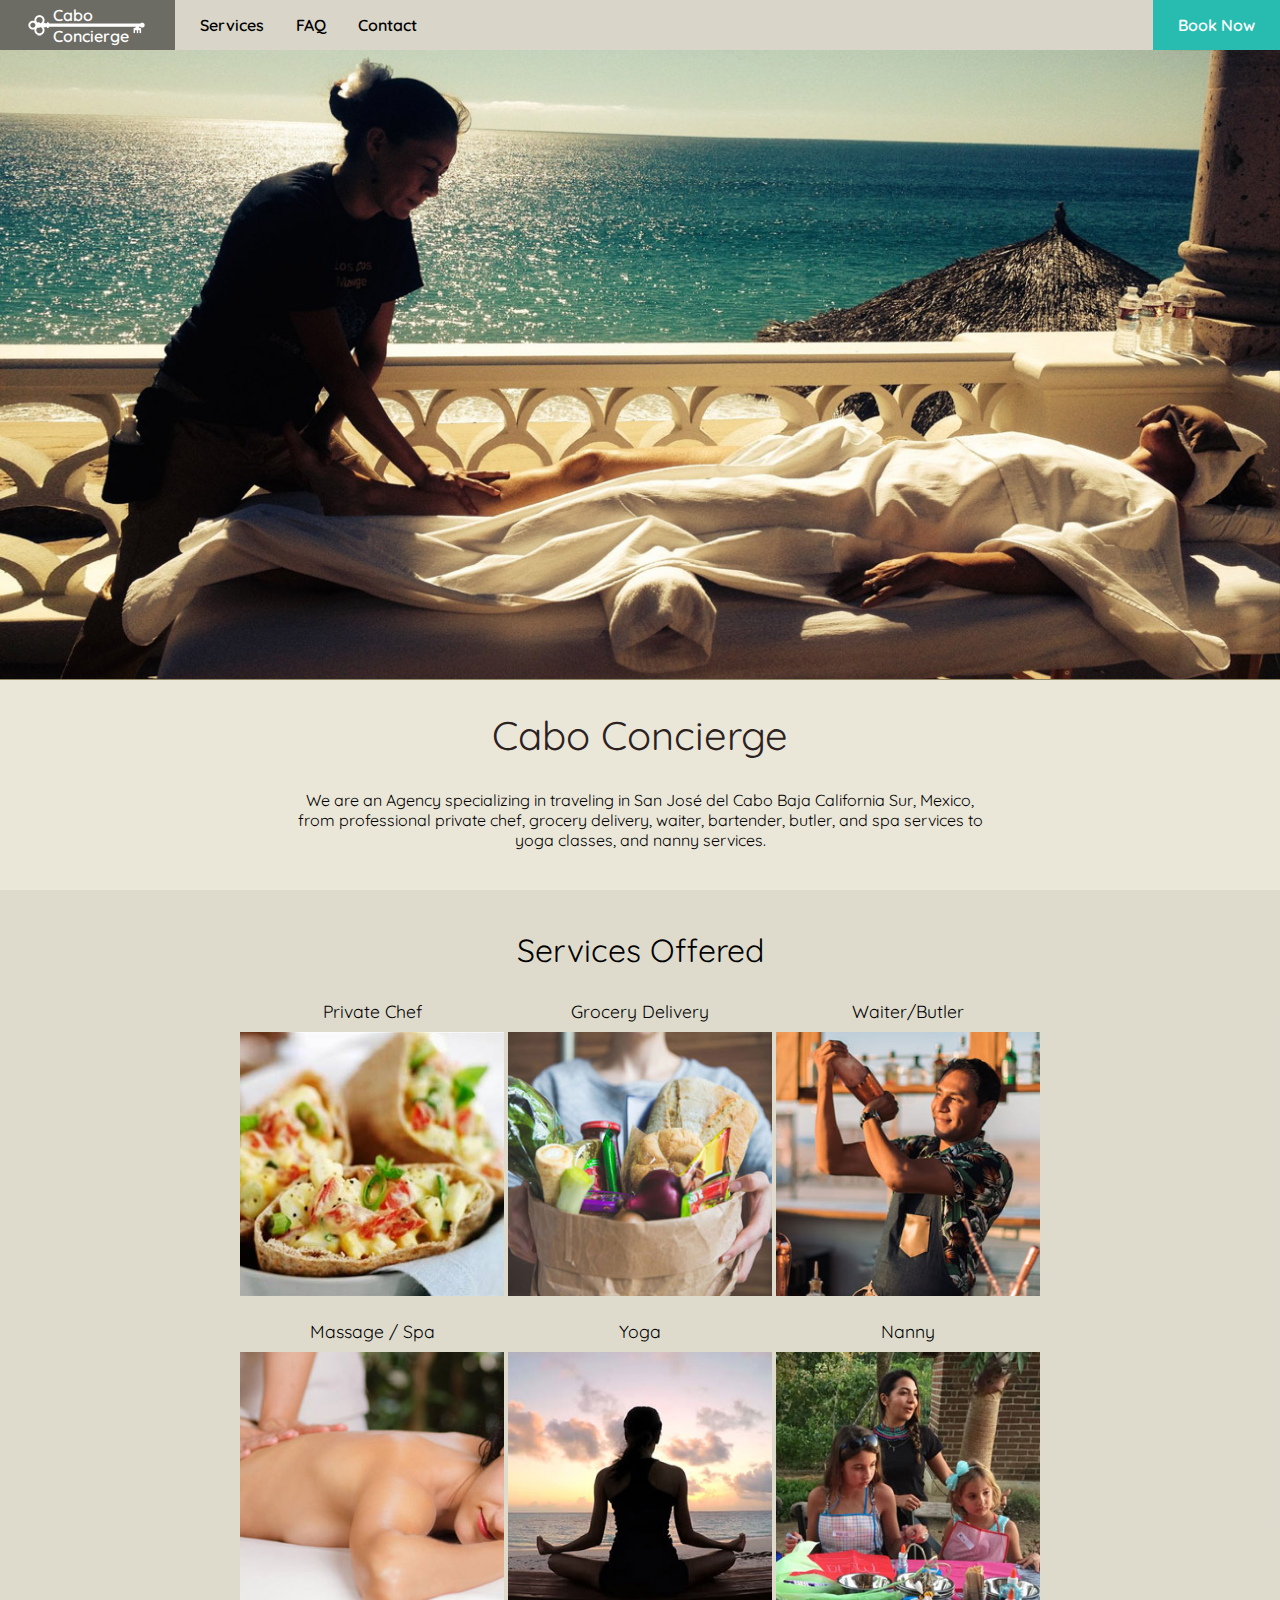
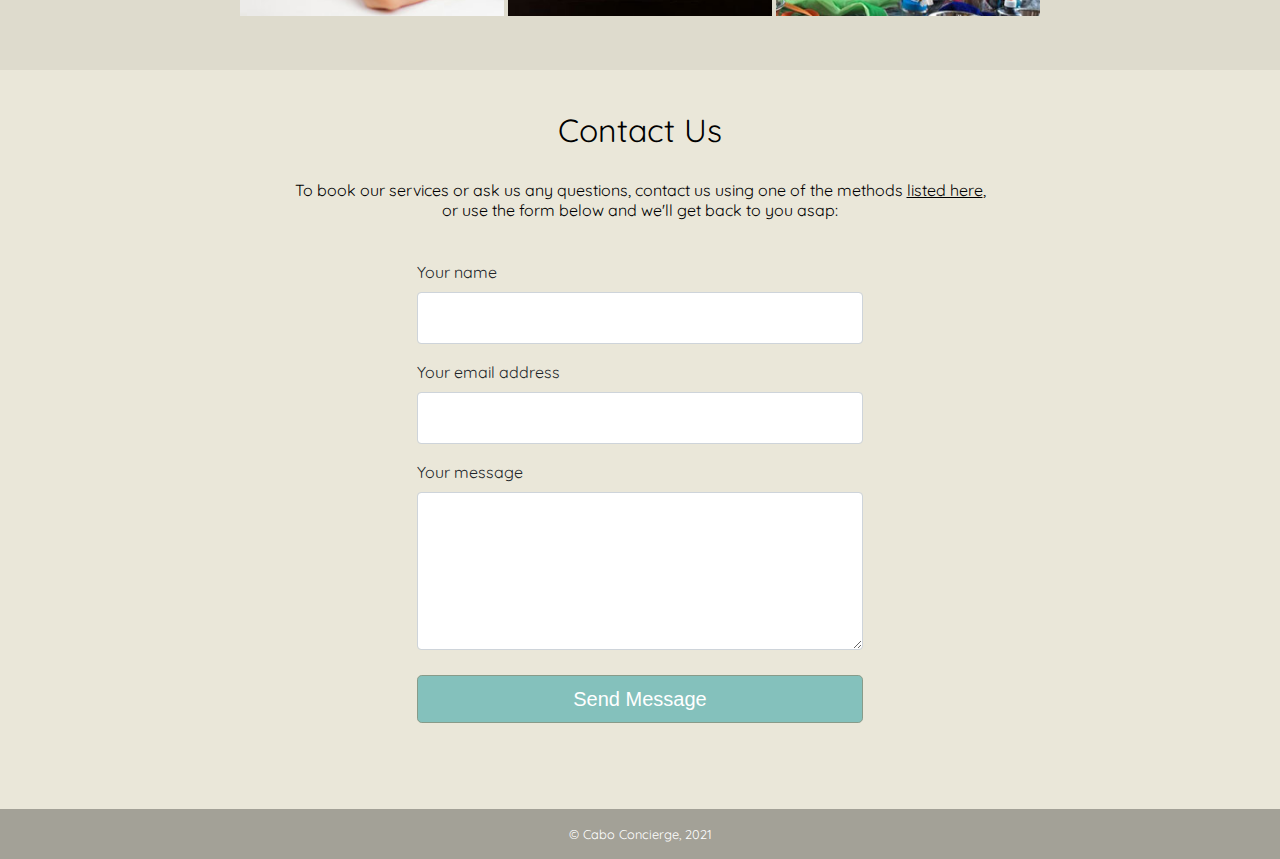
==== commit 5c83f29d: "save before modifying for no-caching" ====
--- a/index.html
+++ b/index.html
@@ -54,9 +54,9 @@
 
     <div class="section">
       <div class="title">Cabo Concierge</div>
-      <div class="main-blurb">
-        We are an Agency specializing in traveling in San José del Cabo Baja California Sur, Mexico,<br>
-        from professional private chef and spa services to nanny and yoga classes.
+      <div class="main-blurb home">
+        We are an Agency specializing in traveling in San José del Cabo Baja California Sur, Mexico,
+        from professional private chef, grocery delivery, waiter, bartender, butler, and spa services to yoga classes, and nanny services.
       </div>
     </div>
 
@@ -74,8 +74,12 @@
     </div>
 
 
-    <div class="section homePageContactUs" style="margin-bottom: 20px">
+    <div class="section homePageContactUs" style="max-width: 700px; margin: 0 auto 20px">
       <div class="sub-head mainPageContactUsHeading">Contact Us</div>
+
+      <div class="explainer">
+        To book our services or ask us any questions, contact us using one of the methods <a href="/contact" title="view our Contact page">listed here</a>, or use the form below and we'll get back to you asap:
+      </div>
 
       <div class="fcf-body">
         <div id="fcf-form">
--- a/style.css
+++ b/style.css
@@ -41,6 +41,7 @@
     font-weight: 600;
     height: 50px;
     line-height: 50px;
+    /* overflow: hidden; */
     width: 100%;
     min-width: 265px;
 }
@@ -94,6 +95,7 @@
 .dropdown {
     float: left;
     overflow: hidden;
+    height: 50px;
 }
 .dropdown .dropbtn {
     font-weight: 600;
@@ -118,6 +120,7 @@
     min-width: 160px;
     box-shadow: 0px 8px 16px 0px rgba(0,0,0,0.2);
     z-index: 2;
+    top: 50px; /* shouldn't have to put this but it's a hacky fix for the 1px gap at top that appears when running on actual servers */
 }
 .dropdown-content a {
     float: none;
@@ -284,6 +287,9 @@
 .main-blurb {
   margin: 0 auto;
 }
+.main-blurb.home {
+  max-width: 700px;
+}
 .section {
     padding: 40px max(30px, calc(50% - 400px));
 }
@@ -409,6 +415,7 @@
 }
 .service a {
     text-decoration: none;
+    font-size: 1.1em;
     color: #000;
 }
 .box {
@@ -452,6 +459,66 @@
   padding-top: 25px;
   padding-bottom: 25px;
 }
+.homePageContactUs .explainer {
+  margin-bottom: 50px;
+}
+
+
+
+
+/* --------- FAQ accordion ---------- */
+.qAccordion {
+  background: rgba(0,0,0,0.09);
+  color: #222;
+  cursor: pointer;
+  padding: 18px;
+  width: 100%;
+  border: none;
+  text-align: left;
+  outline: none;
+  font-size: 15px;
+  transition: 0.3s;
+  border-top: 1px solid rgb(255, 255, 255);
+}
+.qAccordion:first-child {
+  border-top: 0;
+  border-radius: 10px 10px 0 0;
+}
+.qAccordion:nth-child(5) { /* seems to count the answerPanels as children too */
+  border-radius: 0 0 10px 10px;
+}
+.active, .qAccordion:hover {
+  background: rgba(107, 167, 163, 0.904);
+  color: white;
+  font-weight: bold;
+}
+.answerPanel {
+  display: none;
+  background: #f0f3ed;
+  overflow: hidden;
+  padding: 30px 20px;
+}
+.answerPanel:last-child {
+  border-radius: 0 0 10px 10px;
+}
+
+@media (max-width: 450px) {
+  .qAccordion {
+    border-radius: 0 !important;
+  }
+  .answerPanel:last-child {
+    border-radius: 0;
+  }
+  .faq .section {
+    padding-left: 0;
+    padding-right: 0;
+  }
+  .answerPanel {
+    padding: 20px 20px;
+  }
+}
+
+
 
 
 /* contact form */
@@ -589,7 +656,7 @@
     color: white;
 }
 .footer::after {
-    content: "\00A9  Cabo Concierge, 2020";
+    content: "\00A9  Cabo Concierge, 2021";
 }
 
 
@@ -646,15 +713,16 @@
         margin-right: -20px;
     }
     .mainPageContactUsHeading {
-        margin-bottom: 55px;
+        margin-bottom: 25px;
     }
     .section.contactUs {
         padding-top: 35px;
     }
     .homePageContactUs .fcf-body {
         padding: 0;
-    }
-} 
+        padding-top: 25px;
+    }
+}
 
 @media (max-width: 440px) {
     .massageTreatmentMenu td {
@@ -721,9 +789,6 @@
 }
 
 @media (max-width: 330px) {
-    .mainPageContactUsHeading {
-        margin-bottom: 60px;
-    }
     .chef-table th:first-child, .chef-table td:first-child{
         padding-right: 10px;
       }
@@ -733,61 +798,4 @@
     .chef-table th, .chef-table td{
         padding-right: 6px;
       }
-}
-
-
-
-
-
-
-
-.qAccordion {
-  background: rgba(0,0,0,0.09);
-  color: #222;
-  cursor: pointer;
-  padding: 18px;
-  width: 100%;
-  border: none;
-  text-align: left;
-  outline: none;
-  font-size: 15px;
-  transition: 0.3s;
-  border-top: 1px solid rgb(255, 255, 255);
-}
-.qAccordion:first-child {
-  border-top: 0;
-  border-radius: 10px 10px 0 0;
-}
-.qAccordion:nth-child(5) { /* seems to count the answerPanels as children too */
-  border-radius: 0 0 10px 10px;
-}
-.active, .qAccordion:hover {
-  background: rgba(107, 167, 163, 0.904);
-  color: white;
-  font-weight: bold;
-}
-.answerPanel {
-  display: none;
-  background: #f0f3ed;
-  overflow: hidden;
-  padding: 30px 20px;
-}
-.answerPanel:last-child {
-  border-radius: 0 0 10px 10px;
-}
-
-@media (max-width: 450px) {
-  .qAccordion {
-    border-radius: 0 !important;
-  }
-  .answerPanel:last-child {
-    border-radius: 0;
-  }
-  .faq .section {
-    padding-left: 0;
-    padding-right: 0;
-  }
-  .answerPanel {
-    padding: 20px 20px;
-  }
 }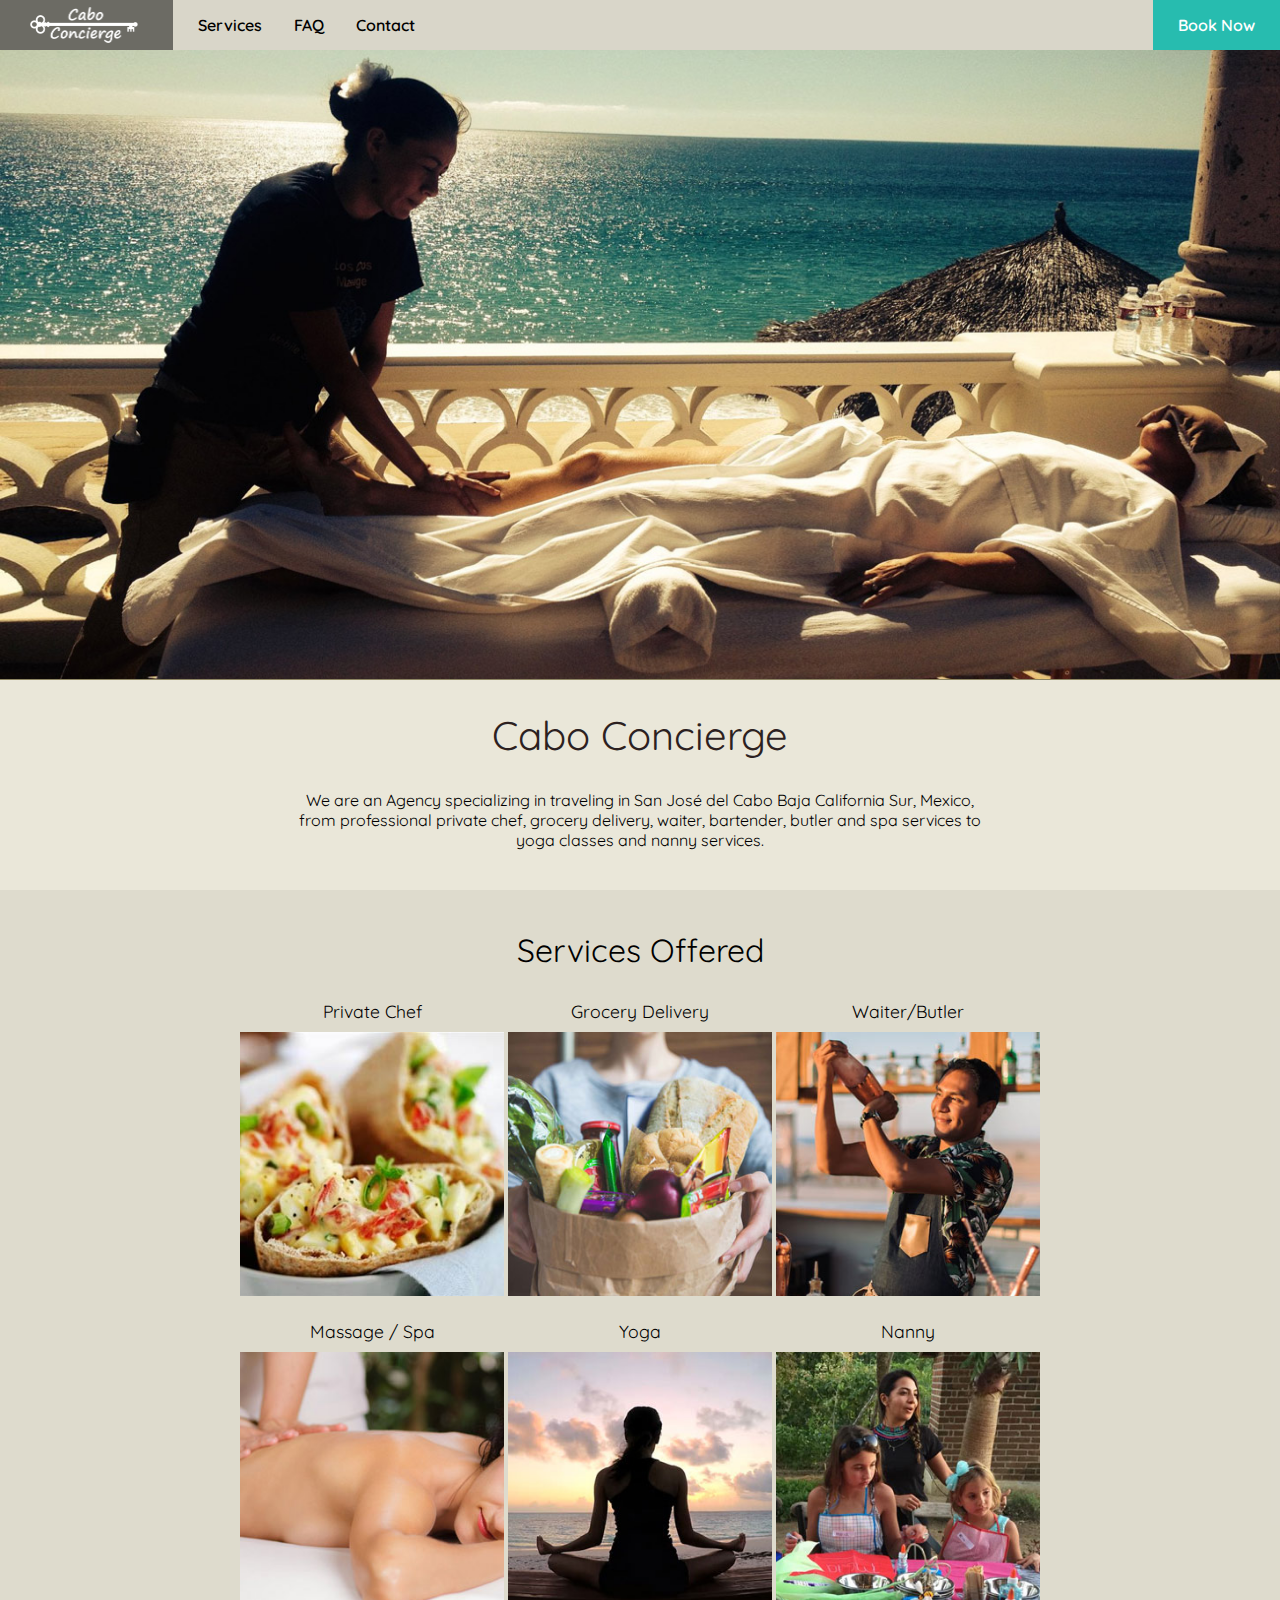
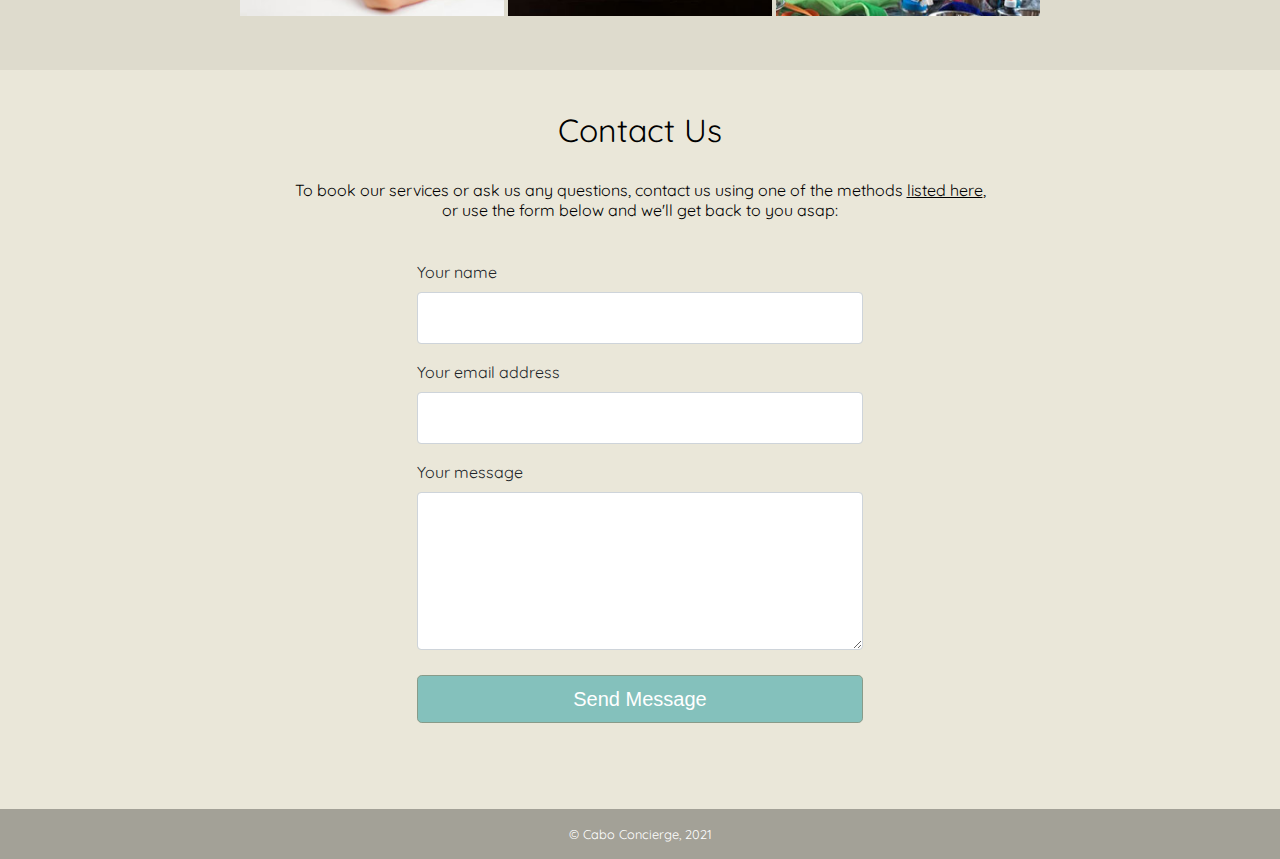
==== commit 9bfb258c: "improved slider smoothness and reliability on mobile; fixed chef image" ====
--- a/index.html
+++ b/index.html
@@ -3,7 +3,7 @@
 <head>
   <meta charset="UTF-8">
   <meta name="viewport" content="width=device-width, initial-scale=1.0">
-  <link rel="stylesheet" href="style.css"/>
+  <link rel="stylesheet" href="style.css?v=2"/>
   <link rel="preconnect" href="https://fonts.gstatic.com">
   <link rel="stylesheet" href="https://cdnjs.cloudflare.com/ajax/libs/font-awesome/4.7.0/css/font-awesome.min.css">
   <link href="https://fonts.googleapis.com/css2?family=Quicksand:wght@400;500;600;700&display=swap" rel="stylesheet">
@@ -23,15 +23,20 @@
   <link rel="prefetch" href="/pics/grocery/0.jpg" as="image" type="image/jpg" media="(min-width: 601px)">
   <link rel="prefetch" href="/pics/waitbartbut/0.jpg" as="image" type="image/jpg" media="(min-width: 601px)">
 
+  <meta http-equiv="Cache-Control" content="private, no-cache, no-store, must-revalidate, max-age=0, proxy-revalidate, s-maxage=0">
+  <meta http-equiv="Pragma" content="no-cache">
+  <meta http-equiv="Expires" content="0">
+  <meta http-equiv="Vary" content="*">
+
   <title>Cabo Concierge</title>
 </head>
-<body>
+<body onunload="">
 
   
-  <nav></nav>  <script>$(()=>$("nav").load("/nav.html"))</script>
+  <nav></nav>  <script>$(()=>$("nav").load("/nav.html?v=2"))</script>
 
 
-  <div class="slider">
+  <div id="slider">
     <img class="slidePic anifade" src="pics/home/0.jpg">
     <img class="slidePic anifade" src="pics/home/1.jpg">
     <img class="slidePic anifade" src="pics/home/2.jpg">
@@ -48,6 +53,9 @@
     <img class="slidePicSm anifade" src="pics/home/5s.jpg">
     <img class="slidePicSm anifade" src="pics/home/6s.jpg">
   </div>
+  <script>
+    document.querySelector('#slider').style.backgroundImage = window.innerWidth > 600 ? "url('/pics/home/0.jpg')" : "url('/pics/home/0s.jpg')";
+  </script>
 
 
   <div class="main">
@@ -56,7 +64,7 @@
       <div class="title">Cabo Concierge</div>
       <div class="main-blurb home">
         We are an Agency specializing in traveling in San José del Cabo Baja California Sur, Mexico,
-        from professional private chef, grocery delivery, waiter, bartender, butler, and spa services to yoga classes, and nanny services.
+        from professional private chef, grocery delivery, waiter, bartender, butler and spa services to yoga classes and nanny services.
       </div>
     </div>
 
@@ -64,12 +72,12 @@
     <div class="section mainPageServicesOffered">
       <div class="sub-head">Services Offered</div>
       <div class="services">
-        <div class="service"><a href="/private-chef">Private Chef<div class="box"><img src="/pics/home/service-squares/private-chef.jpg" /></div></a></div>
-        <div class="service"><a href="/grocery-delivery">Grocery Delivery<div class="box"><img src="/pics/home/service-squares/grocery-delivery.jpg" /></div></a></div>
-        <div class="service"><a href="/waiter-bartender-butler/">Waiter/Butler<div class="box"><img src="/pics/home/service-squares/bartender.jpg" /></div></a></div>
-        <div class="service"><a href="/massage">Massage / Spa<div class="box"><img src="/pics/home/service-squares/massage.jpg" /></div></a></div>
-        <div class="service"><a href="/yoga">Yoga<div class="box"><img src="/pics/home/service-squares/yoga.jpg" /></div></a></div>
-        <div class="service"><a href="/nanny">Nanny<div class="box"><img src="/pics/home/service-squares/nanny.jpg" /></div></a></div>
+        <div class="service"><a href="/private-chef">Private Chef<div class="box"><img src="/pics/home/service-squares/private-chef.jpg?v=1" /></div></a></div>
+        <div class="service"><a href="/grocery-delivery">Grocery Delivery<div class="box"><img src="/pics/home/service-squares/grocery-delivery.jpg?v=1" /></div></a></div>
+        <div class="service"><a href="/waiter-bartender-butler/">Waiter/Butler<div class="box"><img src="/pics/home/service-squares/bartender.jpg?v=1" /></div></a></div>
+        <div class="service"><a href="/massage">Massage / Spa<div class="box"><img src="/pics/home/service-squares/massage.jpg?v=1" /></div></a></div>
+        <div class="service"><a href="/yoga">Yoga<div class="box"><img src="/pics/home/service-squares/yoga.jpg?v=1" /></div></a></div>
+        <div class="service"><a href="/nanny">Nanny<div class="box"><img src="/pics/home/service-squares/nanny.jpg?v=1" /></div></a></div>
       </div>
     </div>
 
@@ -121,7 +129,7 @@
   <div class="footer"></div>
   
   <script src="/global.js"></script>
-  <script src="/picSlider.js" data-page="home"></script>
+  <script src="/picSlider.js?v=1" data-page="home"></script>
   
 </body>
 </html>--- a/style.css
+++ b/style.css
@@ -1,10 +1,3 @@
-/* <a href="/">
-<div class="top-branding">
-  <img src="/pics/logo-justkey.png" class="toplogo"/>
-  <div class="brandtext"><div>Cabo</div><div>Concierge</div></div>
-</div>
-</a> */
-
 * {
     padding: 0;
     margin: 0;
@@ -17,33 +10,17 @@
   color: #000;
 
 }
+
 .cent {
   text-align: center;
 }
-
-.brandtext.splitkey {
-    position: absolute;
-    top: -10.5px;
-    left: 53px;
-}
-.brandtext.splitkey div {
-    height: 21.5px;
-}
-.topbar.splitkey {
-    background: rgba(0, 0, 0, 0.07);
-}
-.top-branding.splitkey img {
-    margin: 0 0 0 -2px;
-}
-
-
 .topbar {
     font-weight: 600;
     height: 50px;
     line-height: 50px;
-    /* overflow: hidden; */
     width: 100%;
     min-width: 265px;
+    background: rgba(0, 0, 0, 0.07);
 }
 .top-branding {
     float: left;
@@ -55,8 +32,8 @@
 .top-branding img {
     float: left;
     height: 36px;
-    margin: 0 12px 0 -5px; /* was -10 for left */
-    padding: 7px 0;
+    margin: 0 5px 0 0; /* was -10 for left */
+    padding: 7px 0; 
 }
 .top-branding:hover img {
   -webkit-filter: invert(1); 
@@ -204,6 +181,10 @@
   .top-branding {
       background: transparent;
   }
+  .top-branding img {
+    margin: 0 0 0 -12px;
+
+  }
 }
 
 /* delete after picking a logo */
@@ -236,7 +217,7 @@
 
 
 
-.slider {
+#slider {
     width: 100%;
     position: relative;
     background-repeat: no-repeat;
@@ -258,6 +239,7 @@
 .slidePic, .slidePicSm {
     display: none;
     width: 100%;
+    height: auto;
 }
 .anifade {
     animation: fading 6s infinite
@@ -670,7 +652,7 @@
 }
 
 @media (max-width: 600px) {
-    .slider {
+    #slider {
         height: calc(50vw - 12px);
     }
 }
